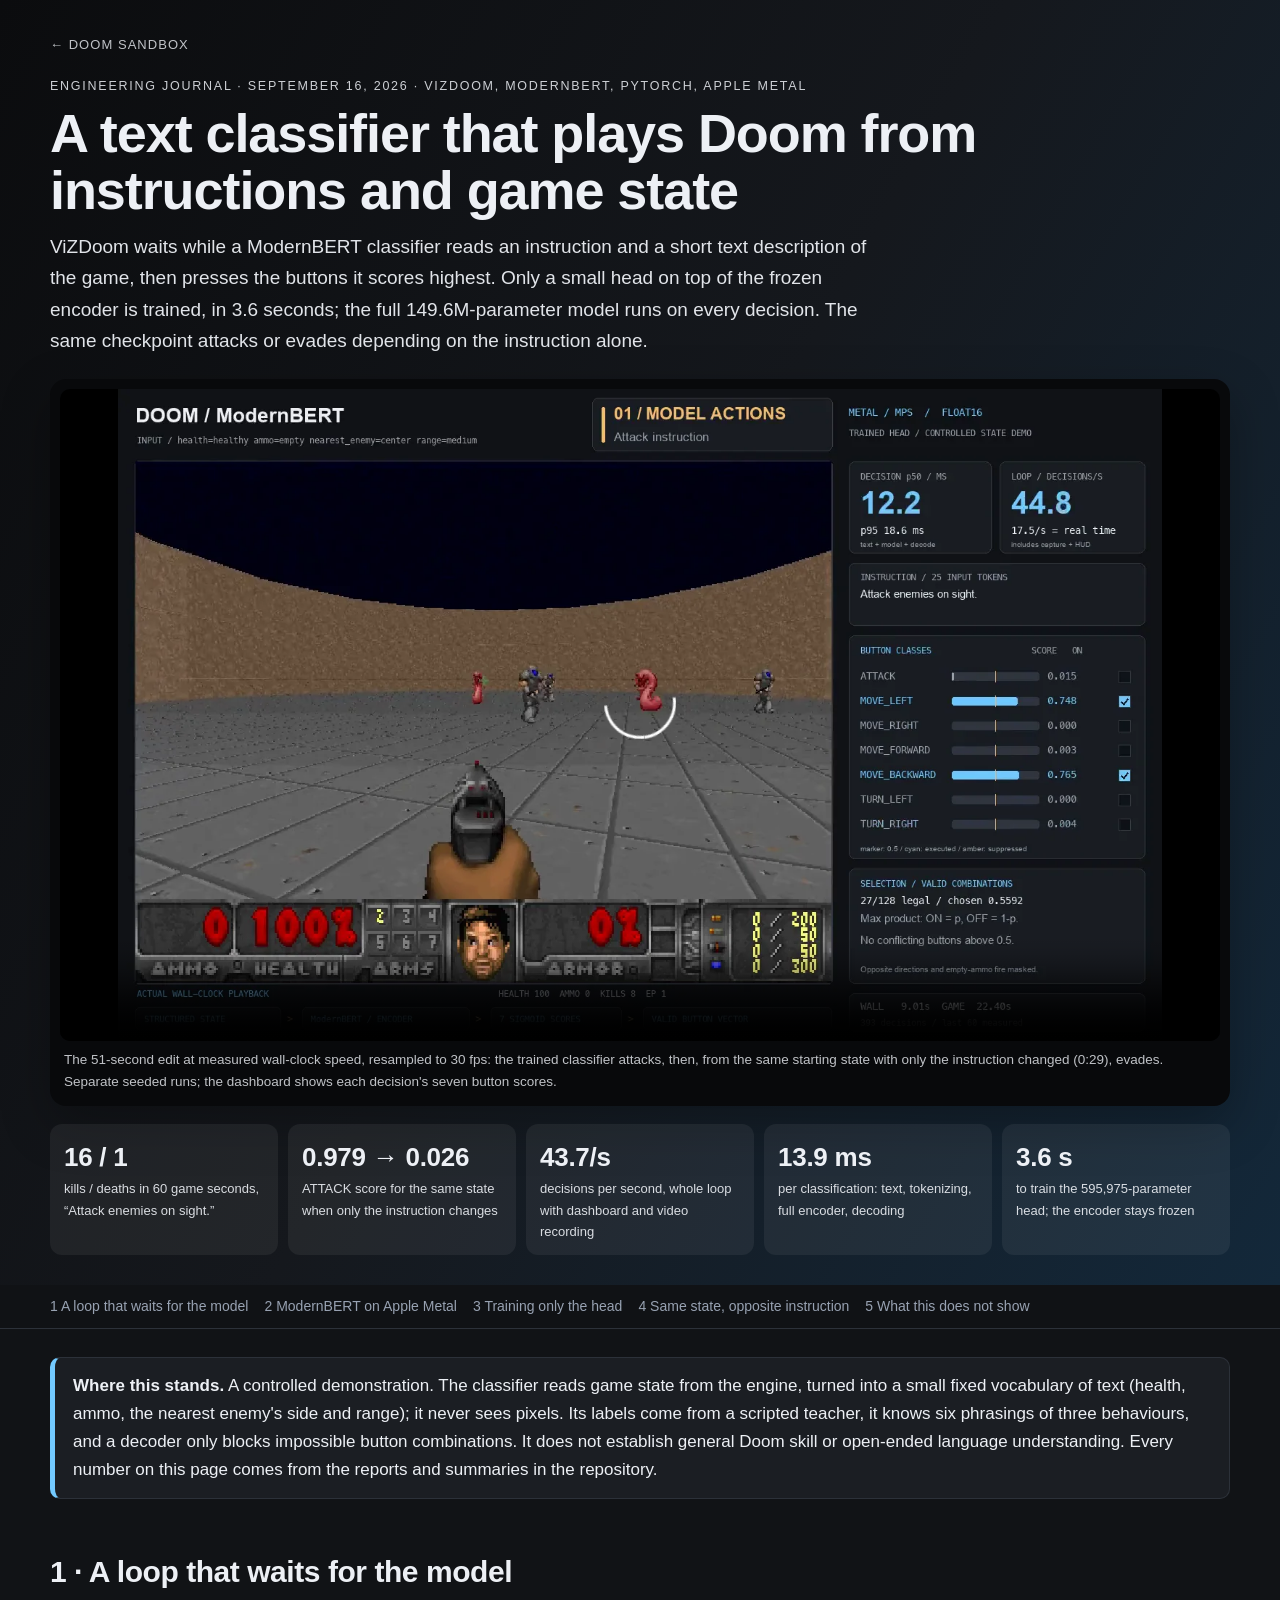
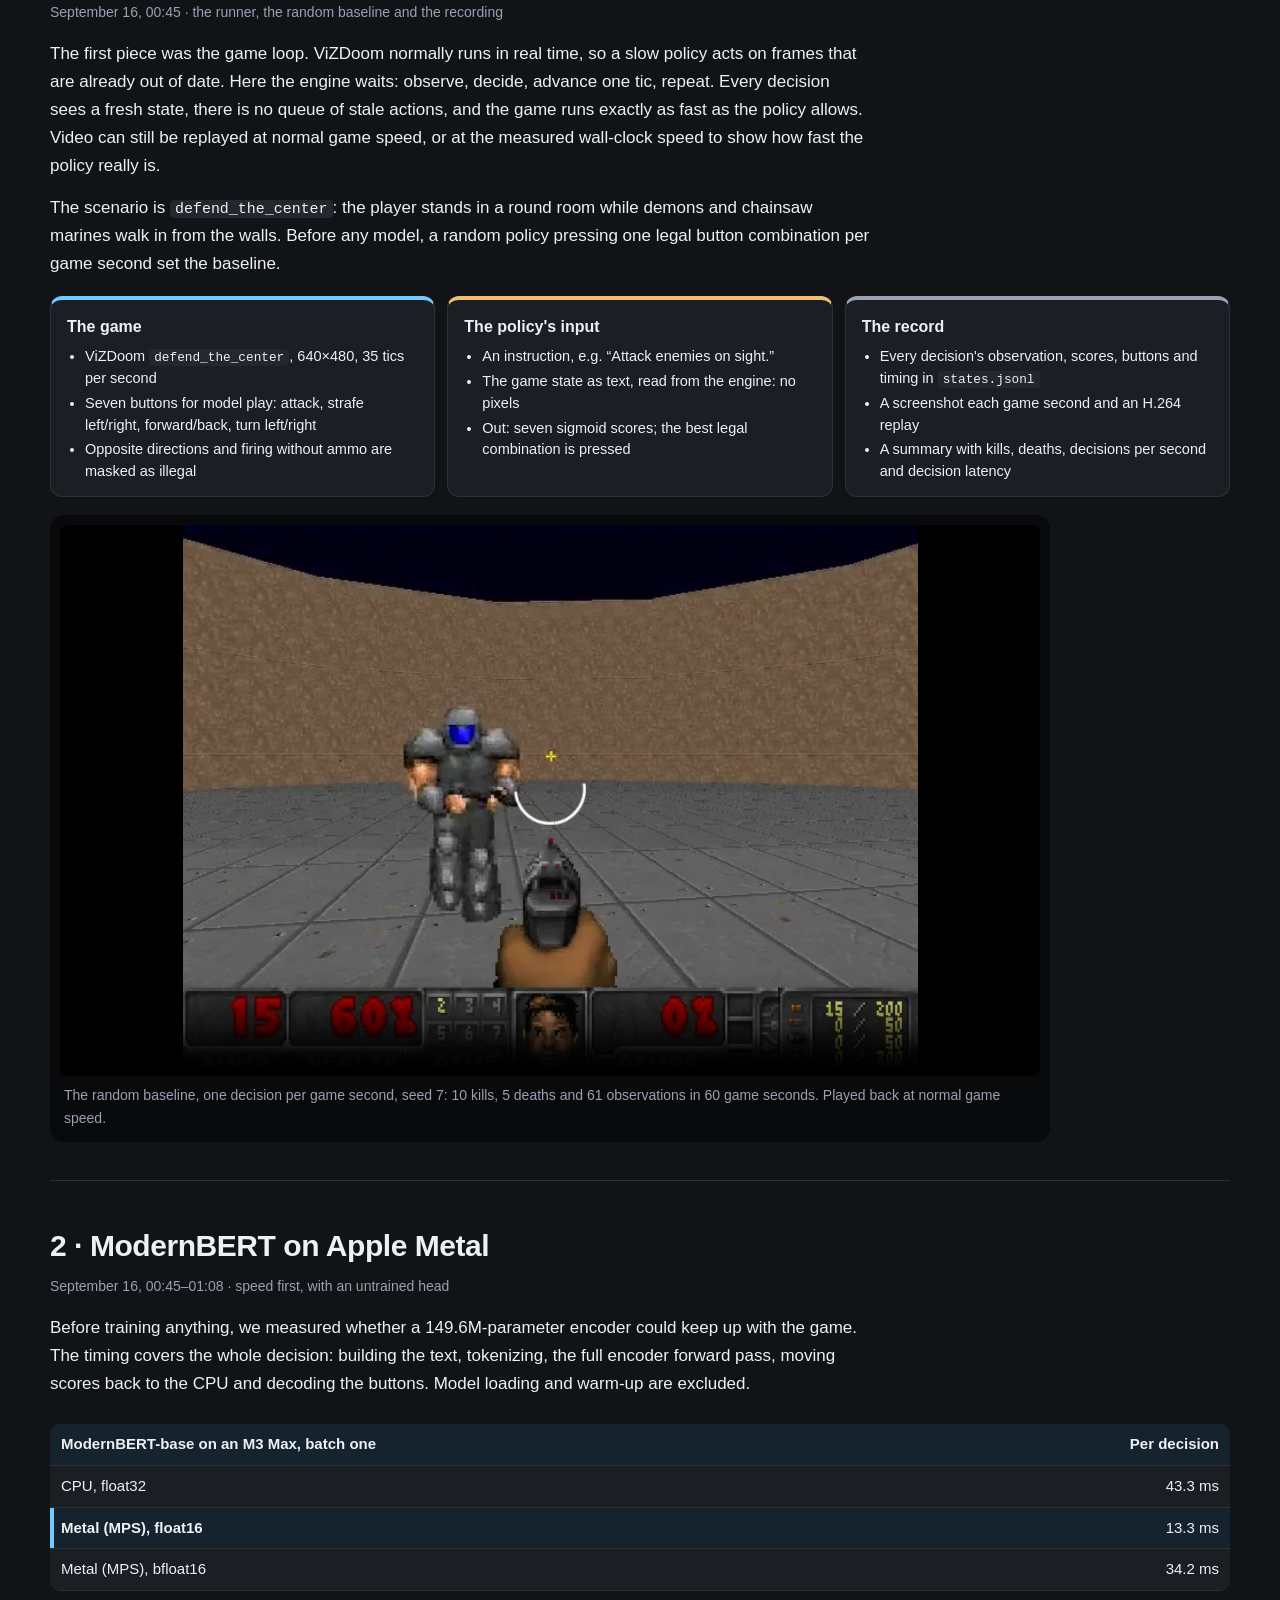
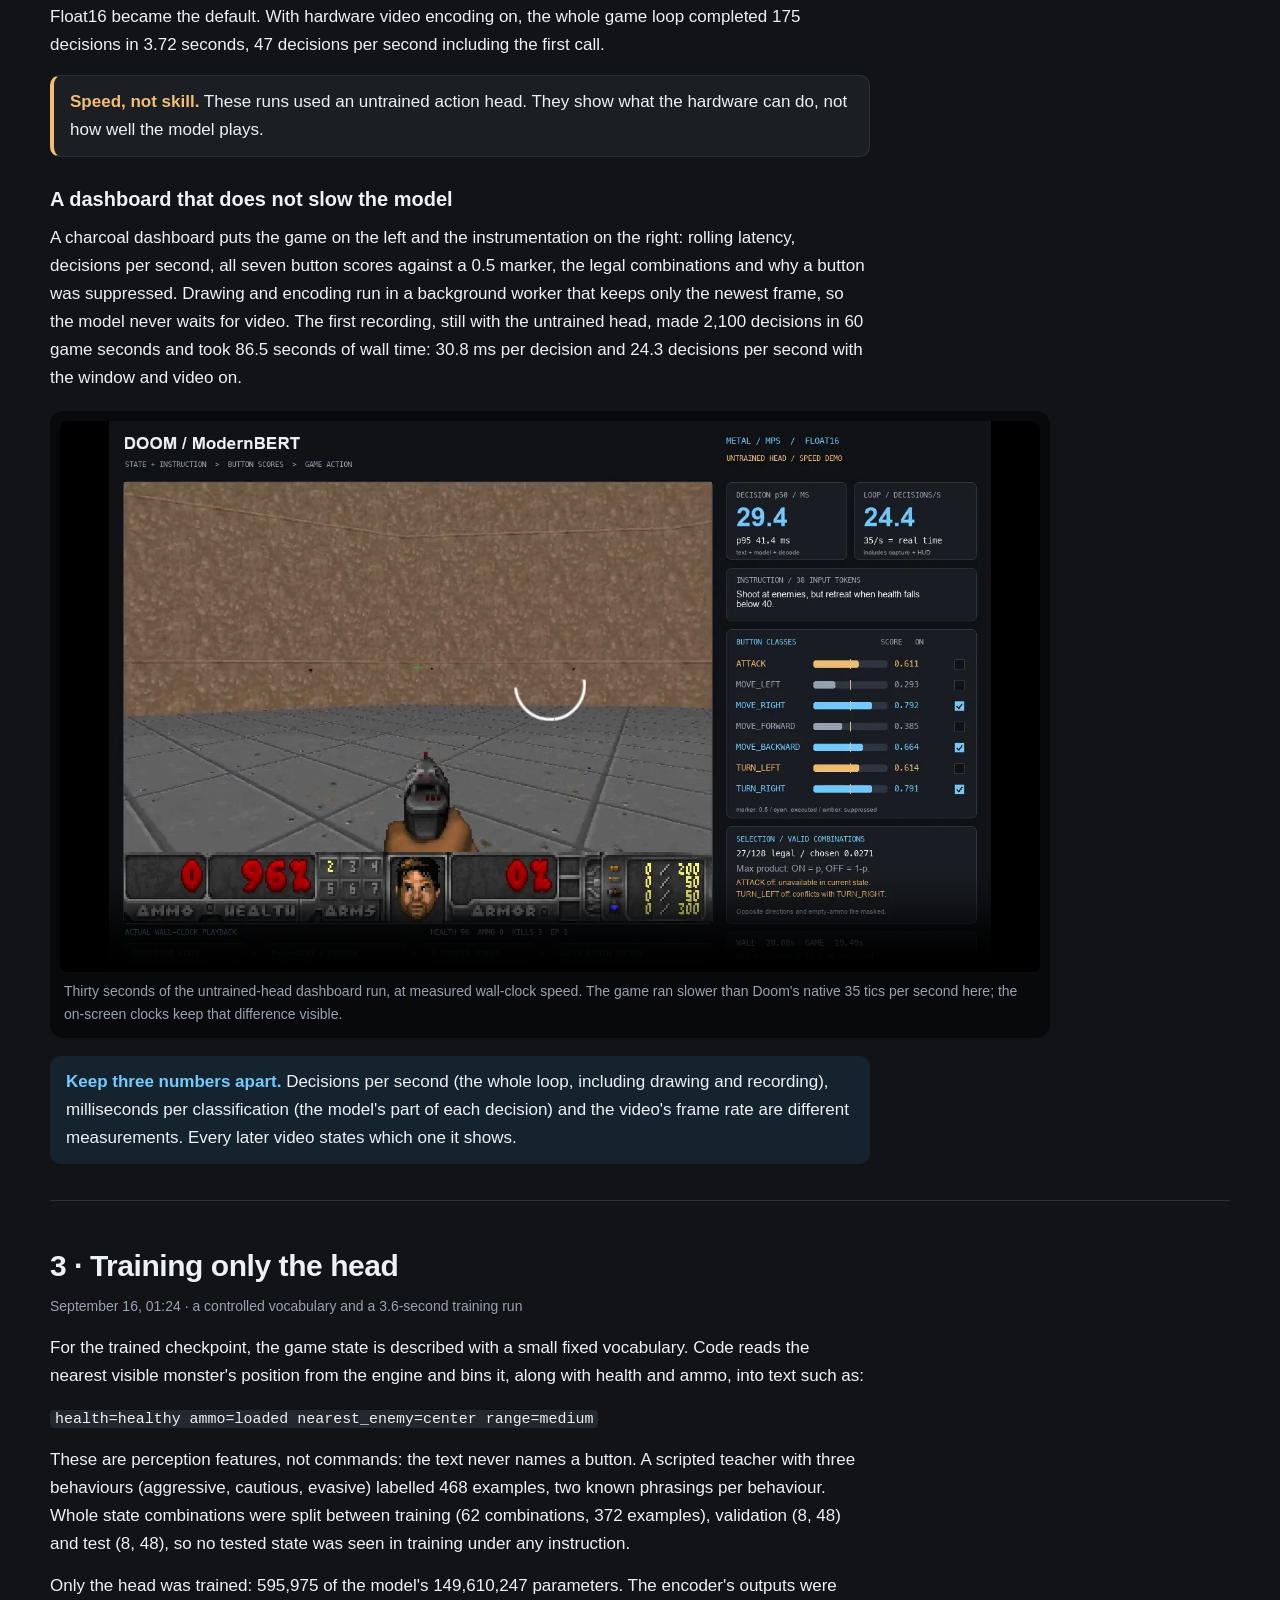
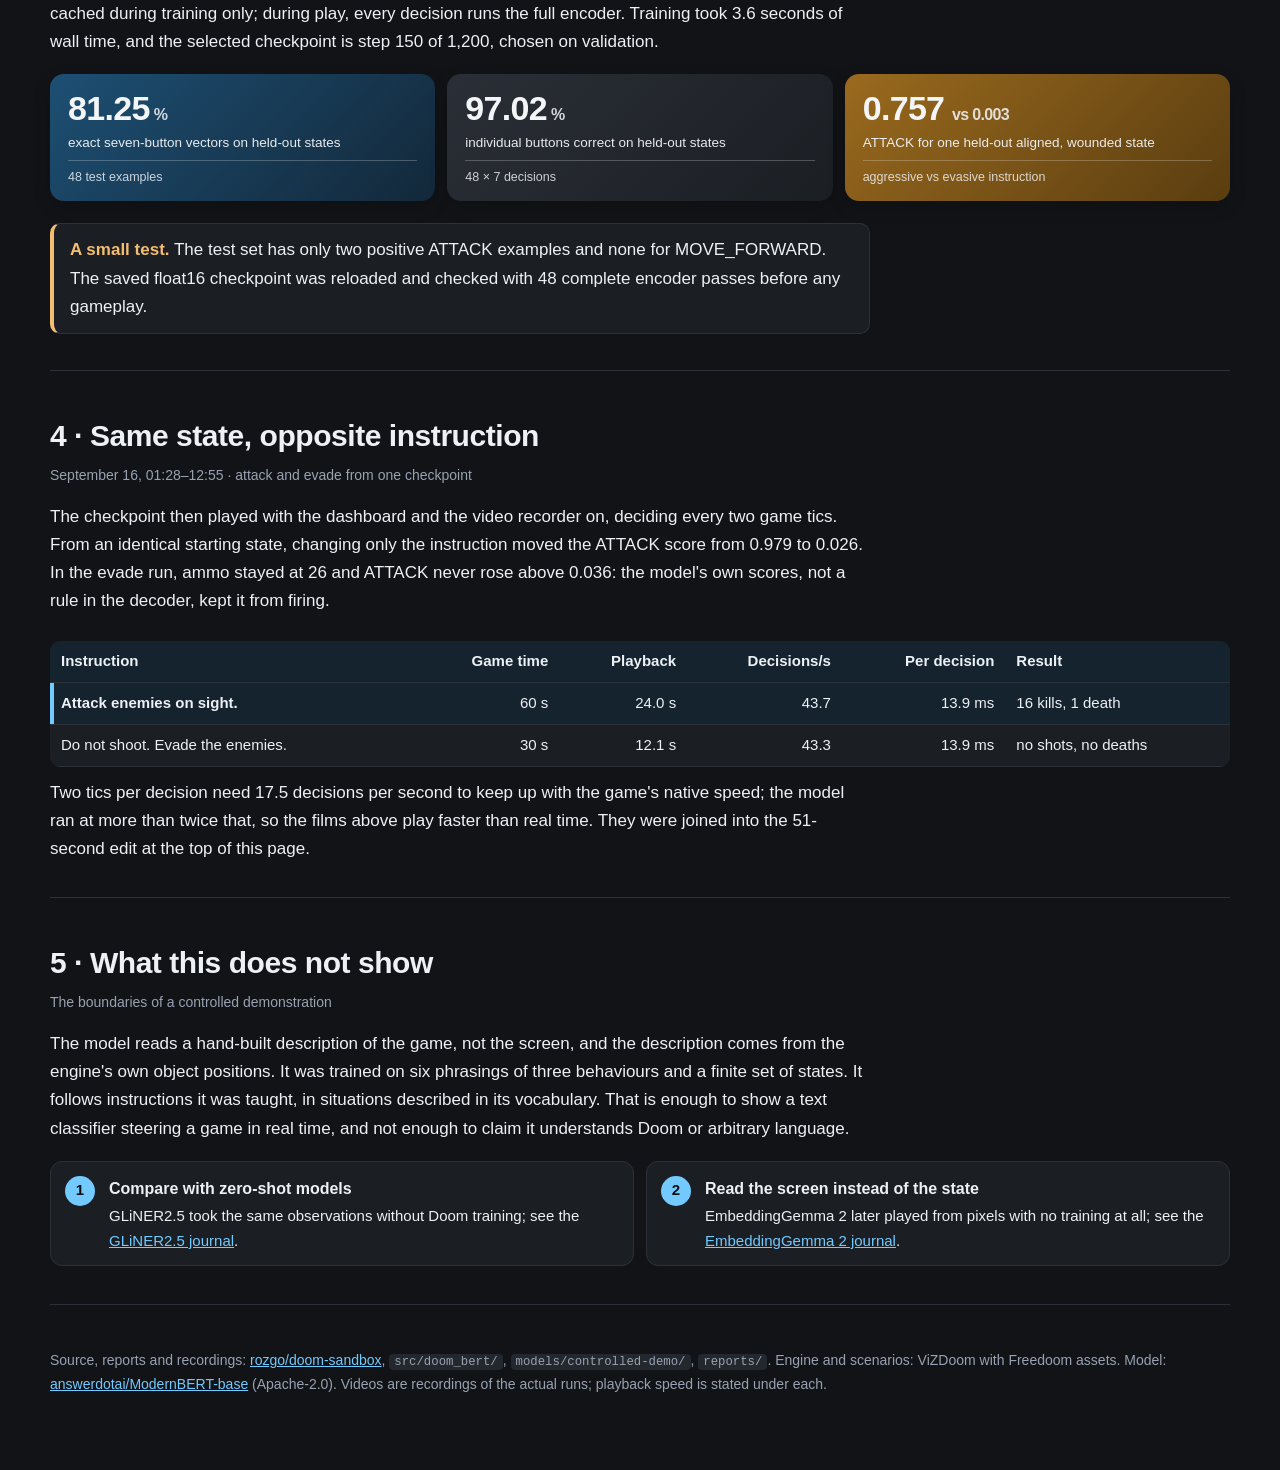
==== index.html @ fbaa1781 "Publish modernbert from a689c00" ====
<!doctype html>
<html lang="en"><head><meta charset="utf-8"><meta name="viewport" content="width=device-width, initial-scale=1">
<title>Doom Sandbox Journals</title><meta http-equiv="refresh" content="0; url=modernbert/">
<style>body{margin:0;background:#f3f2ee;color:#16171b;font:17px/1.6 -apple-system,BlinkMacSystemFont,"Segoe UI",sans-serif;display:grid;place-items:center;min-height:100vh}a{color:#9b2c1d}</style>
</head><body><p><a href="modernbert/">Doom Sandbox journal</a></p></body></html>
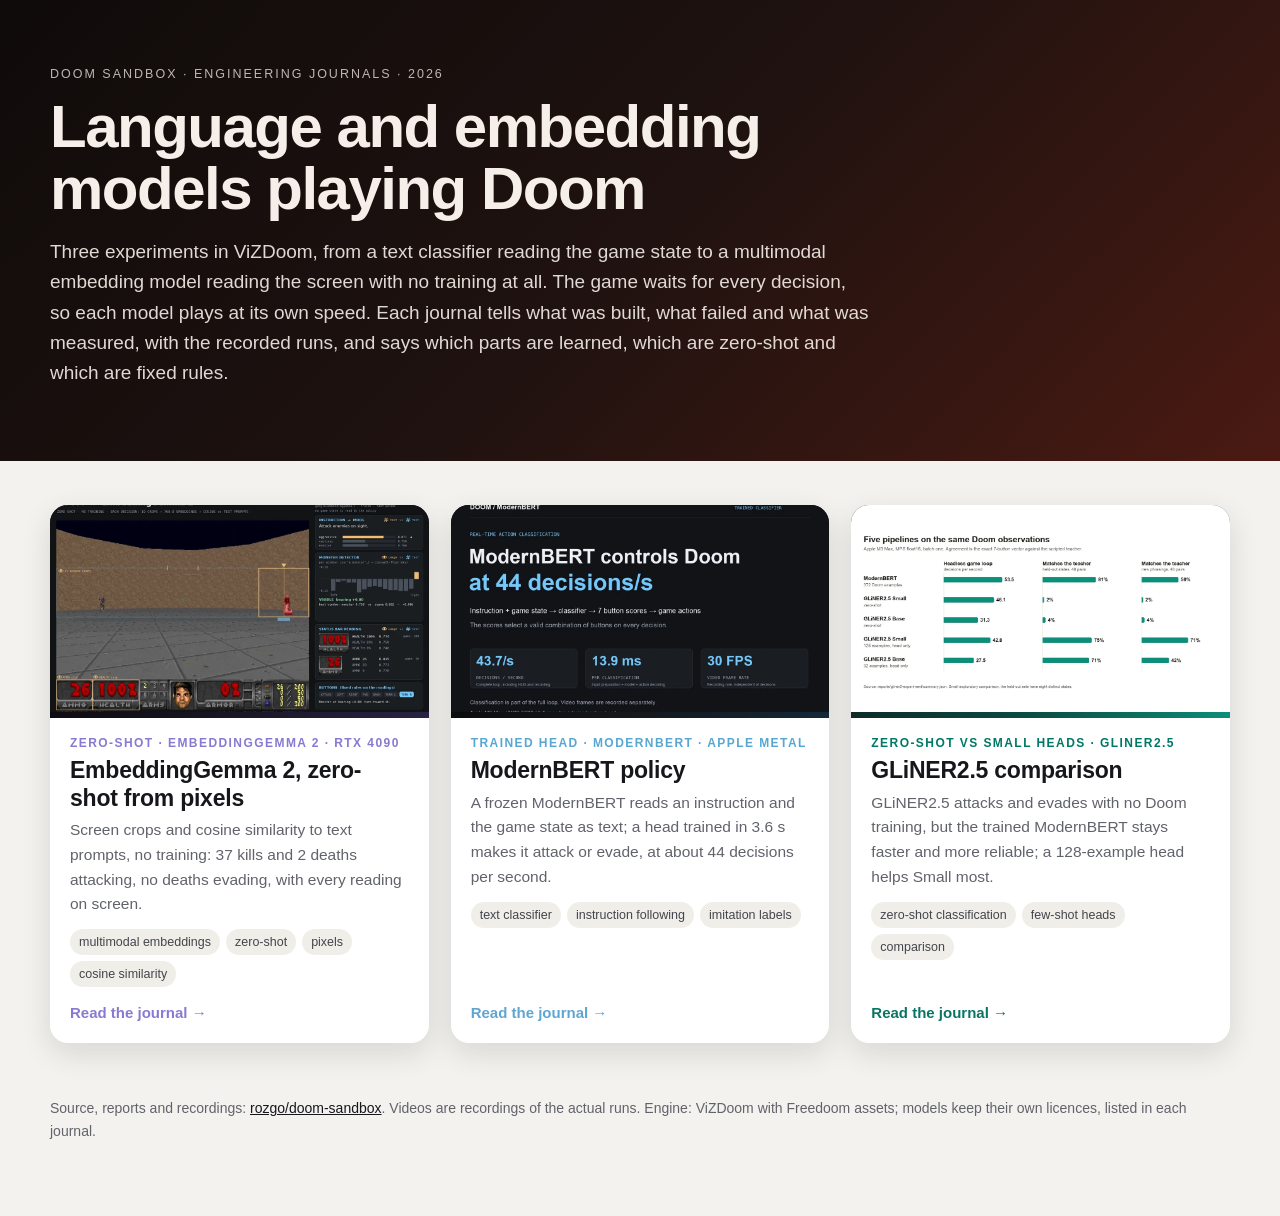
==== commit fcad23d6: "Publish home page from a689c00" ====
--- a/index.html
+++ b/index.html
@@ -1,5 +1,62 @@
 <!doctype html>
-<html lang="en"><head><meta charset="utf-8"><meta name="viewport" content="width=device-width, initial-scale=1">
-<title>Doom Sandbox Journals</title><meta http-equiv="refresh" content="0; url=modernbert/">
-<style>body{margin:0;background:#f3f2ee;color:#16171b;font:17px/1.6 -apple-system,BlinkMacSystemFont,"Segoe UI",sans-serif;display:grid;place-items:center;min-height:100vh}a{color:#9b2c1d}</style>
-</head><body><p><a href="modernbert/">Doom Sandbox journal</a></p></body></html>
+<html lang="en">
+<head>
+  <meta charset="utf-8">
+  <meta name="viewport" content="width=device-width, initial-scale=1">
+  <title>Doom Sandbox</title>
+  <meta name="description" content="Language and embedding models playing Doom in ViZDoom: a ModernBERT classifier with a trained head, a zero-shot GLiNER2.5 comparison, and EmbeddingGemma 2 playing from pixels with no training. Each has an engineering journal.">
+  <meta name="theme-color" content="#160c0a">
+  <link rel="stylesheet" href="hub.css?v=9bbfb70f94f8">
+</head>
+<body>
+<header class="hero">
+  <div class="wrap">
+    <p class="eyebrow">Doom Sandbox · engineering journals · 2026</p>
+    <h1>Language and embedding models playing Doom</h1>
+    <p class="lede">Three experiments in ViZDoom, from a text classifier reading the game state to a multimodal embedding
+      model reading the screen with no training at all. The game waits for every decision, so each model plays at its
+      own speed. Each journal tells what was built, what failed and what was measured, with the recorded runs, and says
+      which parts are learned, which are zero-shot and which are fixed rules.</p>
+  </div>
+</header>
+<main class="wrap">
+  <div class="grid">
+    <a class="card" href="embeddinggemma2/" style="--card-accent: #a596ff; --card-band: linear-gradient(120deg, #0d0b13 0%, #1a1626 50%, #2a2145 100%);">
+      <div class="poster"><img src="hub_media/embeddinggemma2.webp" alt="" loading="lazy"></div>
+      <div class="body">
+        <p class="kicker">Zero-shot · EmbeddingGemma 2 · RTX 4090</p>
+        <h2>EmbeddingGemma 2, zero-shot from pixels</h2>
+        <p class="line">Screen crops and cosine similarity to text prompts, no training: 37 kills and 2 deaths attacking, no deaths evading, with every reading on screen.</p>
+        <p class="tags"><span>multimodal embeddings</span><span>zero-shot</span><span>pixels</span><span>cosine similarity</span></p>
+        <p class="go">Read the journal &rarr;</p>
+      </div>
+    </a>
+    <a class="card" href="modernbert/" style="--card-accent: #73caff; --card-band: linear-gradient(120deg, #0b0c0e 0%, #15181d 50%, #13283a 100%);">
+      <div class="poster"><img src="hub_media/modernbert.webp" alt="" loading="lazy"></div>
+      <div class="body">
+        <p class="kicker">Trained head · ModernBERT · Apple Metal</p>
+        <h2>ModernBERT policy</h2>
+        <p class="line">A frozen ModernBERT reads an instruction and the game state as text; a head trained in 3.6 s makes it attack or evade, at about 44 decisions per second.</p>
+        <p class="tags"><span>text classifier</span><span>instruction following</span><span>imitation labels</span></p>
+        <p class="go">Read the journal &rarr;</p>
+      </div>
+    </a>
+    <a class="card" href="gliner2/" style="--card-accent: #0b8f7a; --card-band: linear-gradient(120deg, #0d2b27 0%, #0b4a41 45%, #0b7a68 85%, #0b8f7a 100%);">
+      <div class="poster"><img src="hub_media/gliner2.webp" alt="" loading="lazy"></div>
+      <div class="body">
+        <p class="kicker">Zero-shot vs small heads · GLiNER2.5</p>
+        <h2>GLiNER2.5 comparison</h2>
+        <p class="line">GLiNER2.5 attacks and evades with no Doom training, but the trained ModernBERT stays faster and more reliable; a 128-example head helps Small most.</p>
+        <p class="tags"><span>zero-shot classification</span><span>few-shot heads</span><span>comparison</span></p>
+        <p class="go">Read the journal &rarr;</p>
+      </div>
+    </a>
+  </div>
+</main>
+<footer class="wrap">
+  <p>Source, reports and recordings: <a href="https://github.com/rozgo/doom-sandbox">rozgo/doom-sandbox</a>.
+    Videos are recordings of the actual runs. Engine: ViZDoom with Freedoom assets; models keep their own licences,
+    listed in each journal.</p>
+</footer>
+</body>
+</html>
--- a/hub.css
+++ b/hub.css
@@ -0,0 +1,40 @@
+/* Doom Sandbox home page: ember-dark hero and paper; each project card carries its own colours. */
+:root {
+  color-scheme: light;
+  --bg: #f3f2ee; --text: #16171b; --muted: #61636b; --card: #ffffff; --line: #e2e0d8;
+  --hero: linear-gradient(135deg, #0f0b0a 0%, #1f1210 50%, #4a1a12 100%); --hero-text: #f6efe9;
+}
+* { box-sizing: border-box; }
+body { margin: 0; background: var(--bg); color: var(--text);
+  font: 17px/1.6 -apple-system, BlinkMacSystemFont, "Segoe UI", Inter, Roboto, sans-serif; -webkit-font-smoothing: antialiased; }
+a { color: inherit; }
+.wrap { width: min(1180px, calc(100% - 32px)); margin: 0 auto; }
+.hero { background: var(--hero); color: var(--hero-text); padding: 64px 0 72px; }
+.eyebrow { text-transform: uppercase; letter-spacing: .16em; font-size: 12.5px; opacity: .75; margin: 0; }
+h1 { font-size: clamp(34px, 5vw, 60px); line-height: 1.04; letter-spacing: -.025em; margin: 12px 0 16px; max-width: 900px; }
+.lede { font-size: 19px; max-width: 820px; opacity: .9; margin: 0; }
+main.wrap { margin-top: 44px; }
+.grid { display: grid; grid-template-columns: repeat(auto-fill, minmax(340px, 1fr)); gap: 22px; }
+.card { display: flex; flex-direction: column; text-decoration: none; background: var(--card); border-radius: 18px; overflow: hidden;
+  box-shadow: 0 10px 30px rgba(17, 18, 23, .12); transition: transform .18s ease, box-shadow .18s ease; }
+.card:hover, .card:focus-visible { transform: translateY(-4px); box-shadow: 0 18px 44px rgba(17, 18, 23, .2); outline: none; }
+.card .poster { position: relative; aspect-ratio: 16 / 9; overflow: hidden; background: var(--card-band); }
+.card .poster::after { content: ""; position: absolute; inset: auto 0 0 0; height: 6px; background: var(--card-band); }
+.card .poster img { position: absolute; inset: 0; width: 100%; height: 100%; object-fit: cover; display: block; }
+.card .poster::after { z-index: 1; }
+.card .body { padding: 16px 20px 18px; display: flex; flex-direction: column; flex: 1; }
+.card .kicker { margin: 0; font-size: 12px; letter-spacing: .12em; text-transform: uppercase; color: var(--card-accent); font-weight: 650;
+  filter: saturate(1.1) brightness(.82); }
+.card h2 { margin: 4px 0 6px; font-size: 23px; letter-spacing: -.01em; line-height: 1.2; }
+.card .line { margin: 0 0 12px; color: var(--muted); font-size: 15.5px; }
+.card .tags { margin: 0 0 14px; display: flex; flex-wrap: wrap; gap: 6px; }
+.card .tags span { font-size: 12.5px; padding: 3px 9px; border-radius: 999px; background: #f0eee8; color: #43454d; }
+.card .go { margin: auto 0 0; font-weight: 650; font-size: 15px; color: var(--card-accent); filter: brightness(.82); }
+footer { color: var(--muted); font-size: 14px; padding: 40px 0 60px; }
+footer a { color: var(--text); }
+@media (max-width: 640px) {
+  .hero { padding: 44px 0 52px; }
+  main.wrap { margin-top: 28px; }
+  .lede { font-size: 17px; }
+  .grid { grid-template-columns: 1fr; }
+}
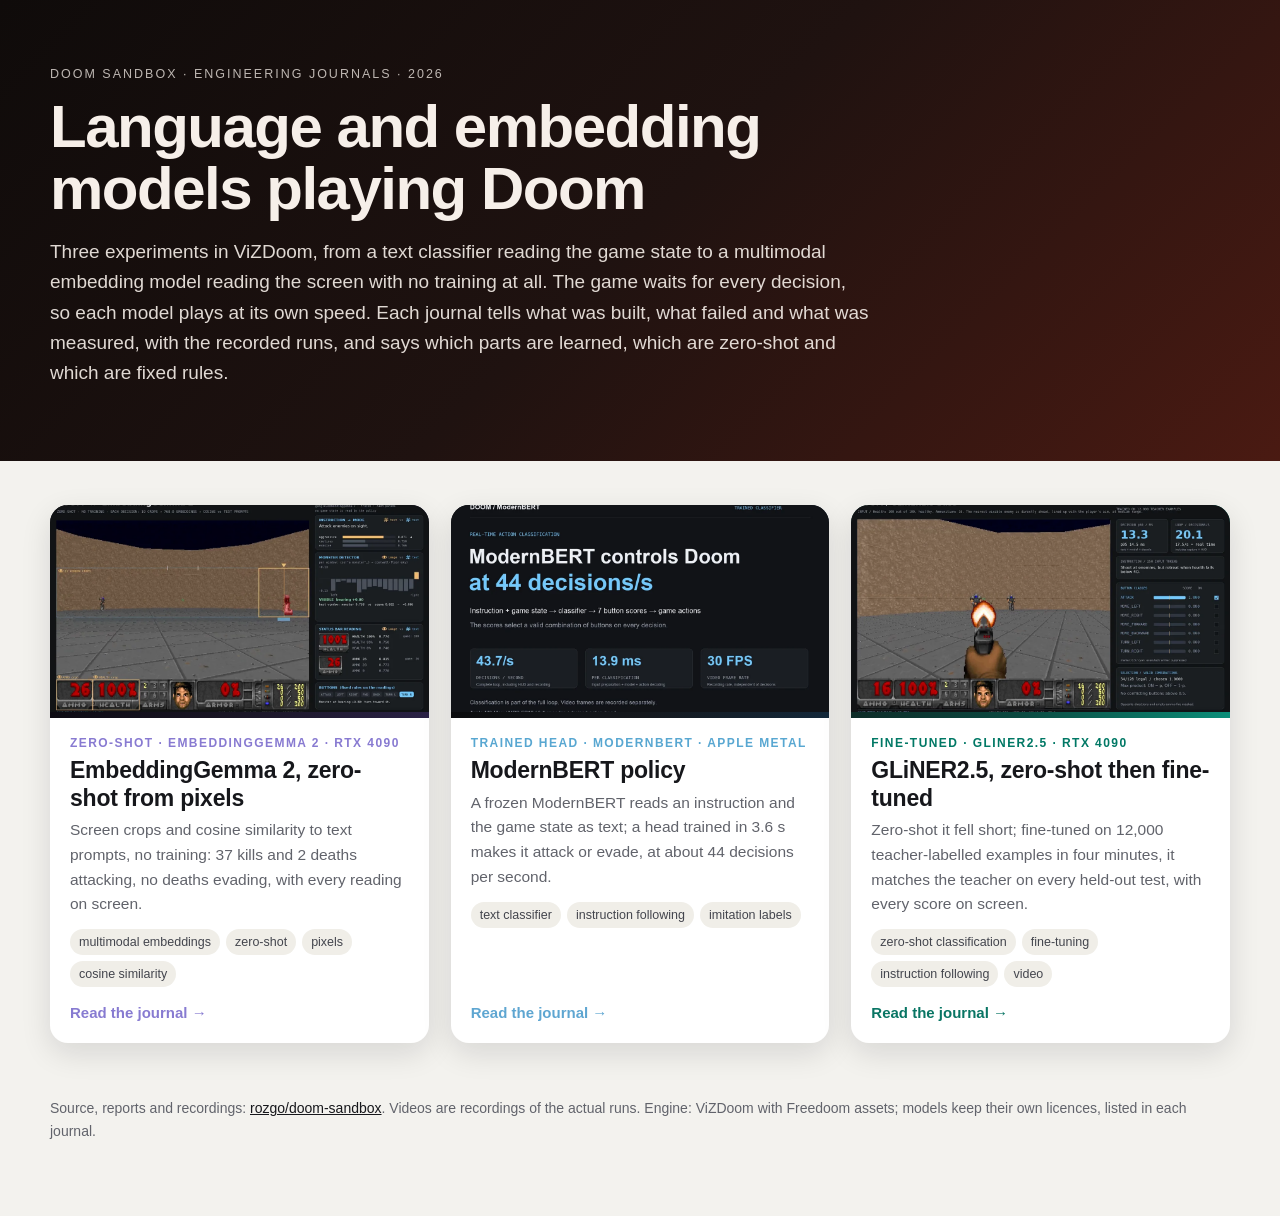
==== commit 4966b82c: "Publish home page from b843cd0" ====
--- a/index.html
+++ b/index.html
@@ -44,10 +44,10 @@
     <a class="card" href="gliner2/" style="--card-accent: #0b8f7a; --card-band: linear-gradient(120deg, #0d2b27 0%, #0b4a41 45%, #0b7a68 85%, #0b8f7a 100%);">
       <div class="poster"><img src="hub_media/gliner2.webp" alt="" loading="lazy"></div>
       <div class="body">
-        <p class="kicker">Zero-shot vs small heads · GLiNER2.5</p>
-        <h2>GLiNER2.5 comparison</h2>
-        <p class="line">GLiNER2.5 attacks and evades with no Doom training, but the trained ModernBERT stays faster and more reliable; a 128-example head helps Small most.</p>
-        <p class="tags"><span>zero-shot classification</span><span>few-shot heads</span><span>comparison</span></p>
+        <p class="kicker">Fine-tuned · GLiNER2.5 · RTX 4090</p>
+        <h2>GLiNER2.5, zero-shot then fine-tuned</h2>
+        <p class="line">Zero-shot it fell short; fine-tuned on 12,000 teacher-labelled examples in four minutes, it matches the teacher on every held-out test, with every score on screen.</p>
+        <p class="tags"><span>zero-shot classification</span><span>fine-tuning</span><span>instruction following</span><span>video</span></p>
         <p class="go">Read the journal &rarr;</p>
       </div>
     </a>
